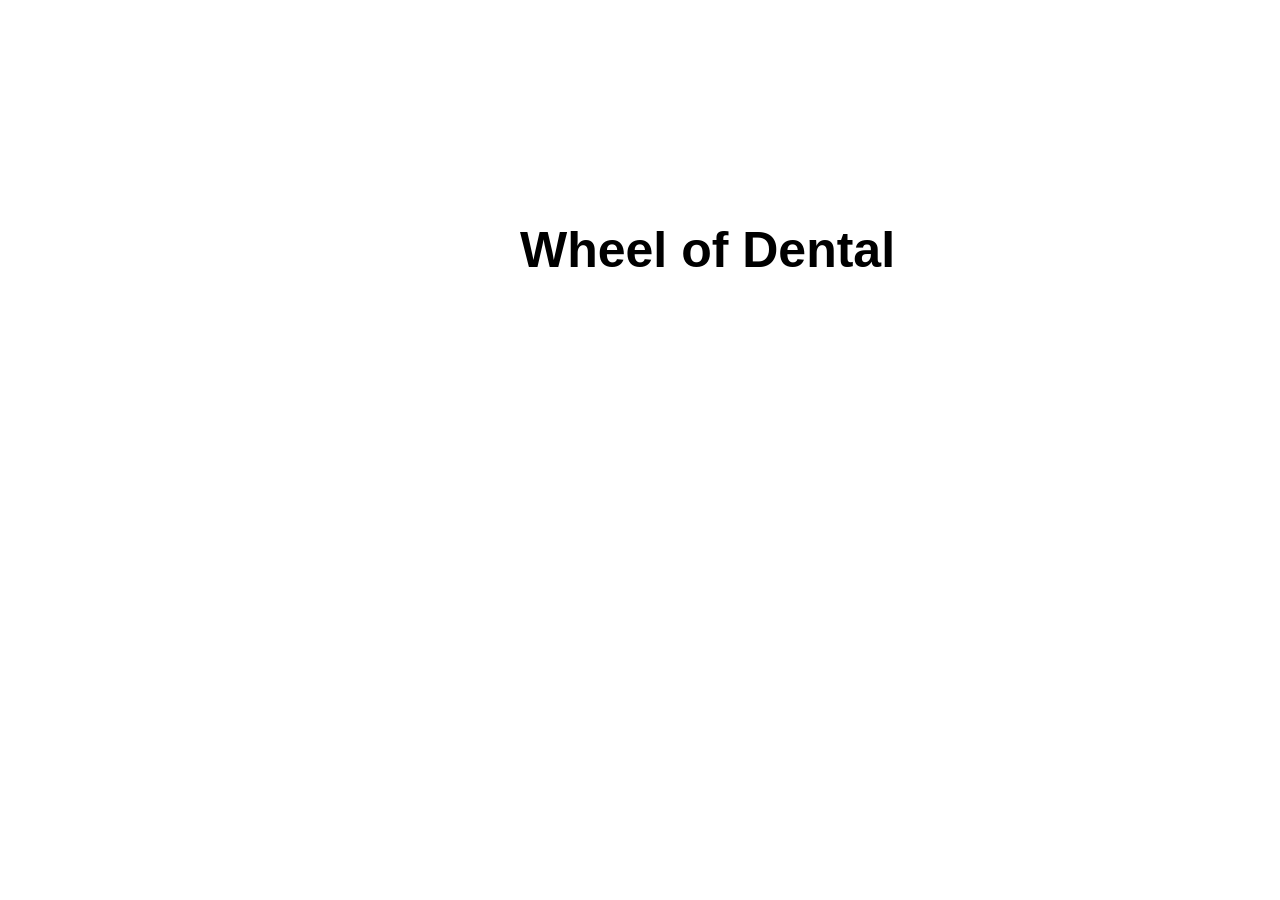
==== index.html @ 580cd142 "fix: add css and javascript" ====
<html>
<head>
    <title>Wheel of Dental</title>
    <link rel="stylesheet" href="style.css">
    <script src="https://d3js.org/d3.v3.min.js" charset="utf-8"></script>
    <script src="script.js"></script>
</head>
<body>
    <div id="chart"></div>
    <div id="question"><h1>Wheel of Dental</h1></div>
</html>
---- style.css ----
text{
        font-family:Helvetica, Arial, sans-serif;
        font-size:11px;
        pointer-events:none;
    }
    #chart{
        position:absolute;
        width:500px;
        height:500px;
        top:0;
        left:0;
    }
    #question{
        position: absolute;
        width:400px;
        height:500px;
        top:0;
        left:520px;
    }
    #question h1{
        font-size: 50px;
        font-weight: bold;
        font-family: "Helvetica Neue", Helvetica, Arial, sans-serif;
        position: absolute;
        padding: 0;
        margin: 0;
        top:50%;
        -webkit-transform:translate(0,-50%);
                transform:translate(0,-50%);
    }
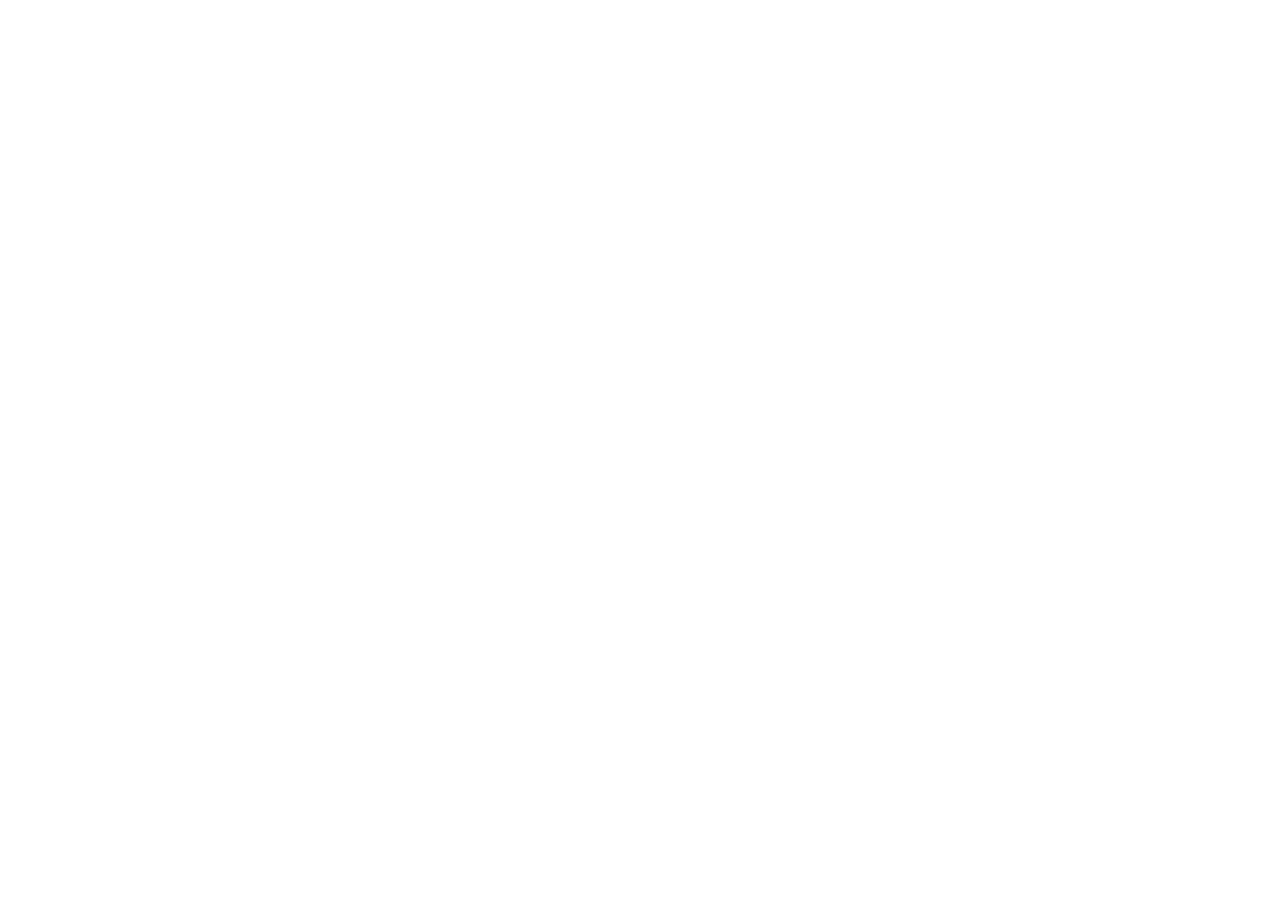
==== commit 0edd0429: "fix: remove title" ====
--- a/index.html
+++ b/index.html
@@ -7,7 +7,7 @@
 </head>
 <body>
     <div id="chart"></div>
-    <div id="question"><h1>Wheel of Dental</h1></div>
+    <div id="question"><h1></h1></div>
 </html>
     
     
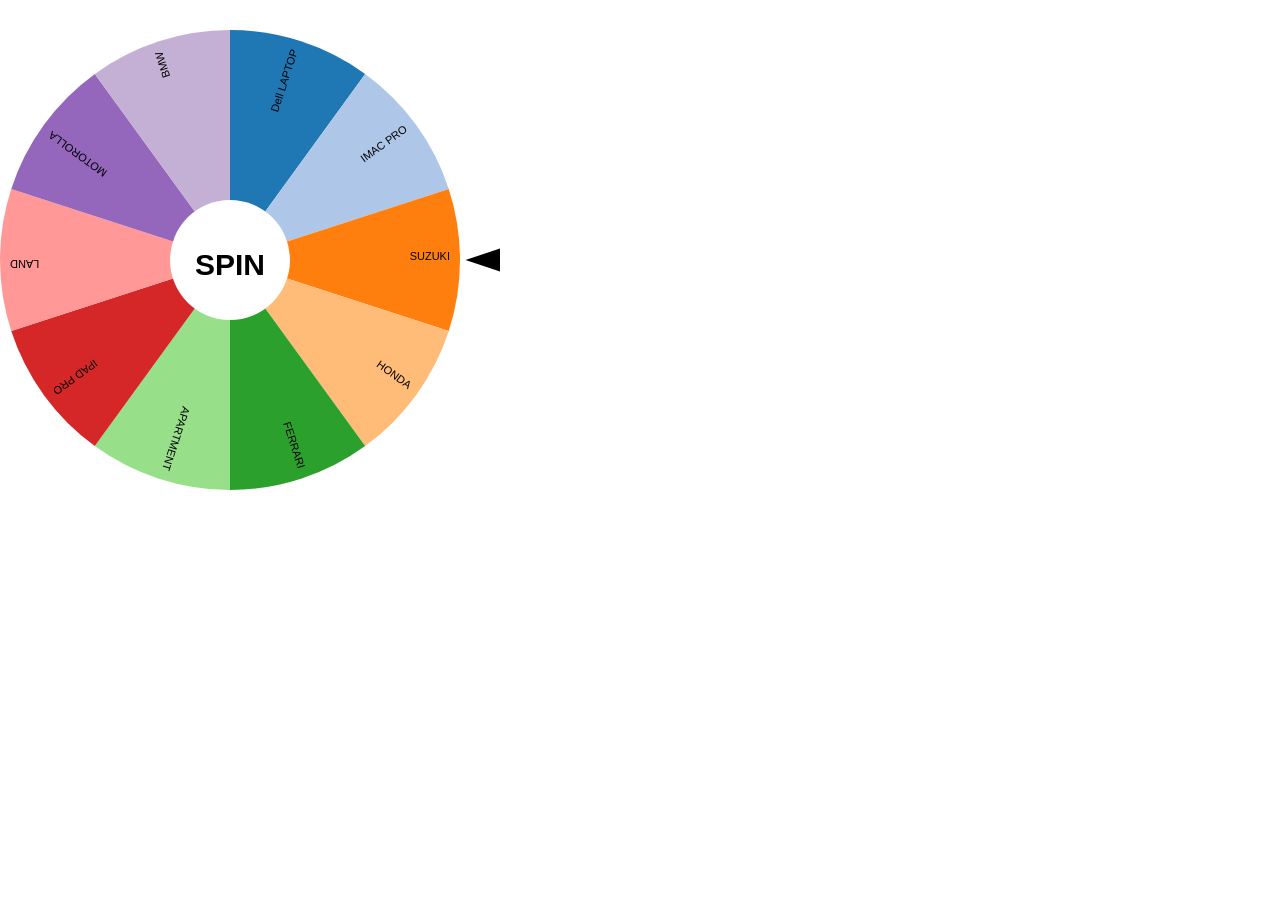
==== commit 749544ed: "move script after d3" ====
--- a/index.html
+++ b/index.html
@@ -2,12 +2,14 @@
 <head>
     <title>Wheel of Dental</title>
     <link rel="stylesheet" href="style.css">
-    <script src="https://d3js.org/d3.v3.min.js" charset="utf-8"></script>
-    <script src="script.js"></script>
+    <meta http-equiv="Permissions-Policy" content="interest-cohort=()">
+    
 </head>
 <body>
     <div id="chart"></div>
     <div id="question"><h1></h1></div>
+    <script src="d3.v3.min.js" charset="utf-8"></script>
+    <script src="script.js"></script>
 </html>
     
     
--- a/style.css
+++ b/style.css
@@ -1,30 +1,30 @@
-text{
-        font-family:Helvetica, Arial, sans-serif;
-        font-size:11px;
-        pointer-events:none;
-    }
-    #chart{
-        position:absolute;
-        width:500px;
-        height:500px;
-        top:0;
-        left:0;
-    }
-    #question{
-        position: absolute;
-        width:400px;
-        height:500px;
-        top:0;
-        left:520px;
-    }
-    #question h1{
-        font-size: 50px;
-        font-weight: bold;
-        font-family: "Helvetica Neue", Helvetica, Arial, sans-serif;
-        position: absolute;
-        padding: 0;
-        margin: 0;
-        top:50%;
-        -webkit-transform:translate(0,-50%);
-                transform:translate(0,-50%);
-    }+text {
+  font-family: Helvetica, Arial, sans-serif;
+  font-size: 11px;
+  pointer-events: none;
+}
+#chart {
+  position: absolute;
+  width: 500px;
+  height: 500px;
+  top: 0;
+  left: 0;
+}
+#question {
+  position: absolute;
+  width: 400px;
+  height: 500px;
+  top: 0;
+  left: 520px;
+}
+#question h1 {
+  font-size: 50px;
+  font-weight: bold;
+  font-family: "Helvetica Neue", Helvetica, Arial, sans-serif;
+  position: absolute;
+  padding: 0;
+  margin: 0;
+  top: 50%;
+  -webkit-transform: translate(0, -50%);
+  transform: translate(0, -50%);
+}
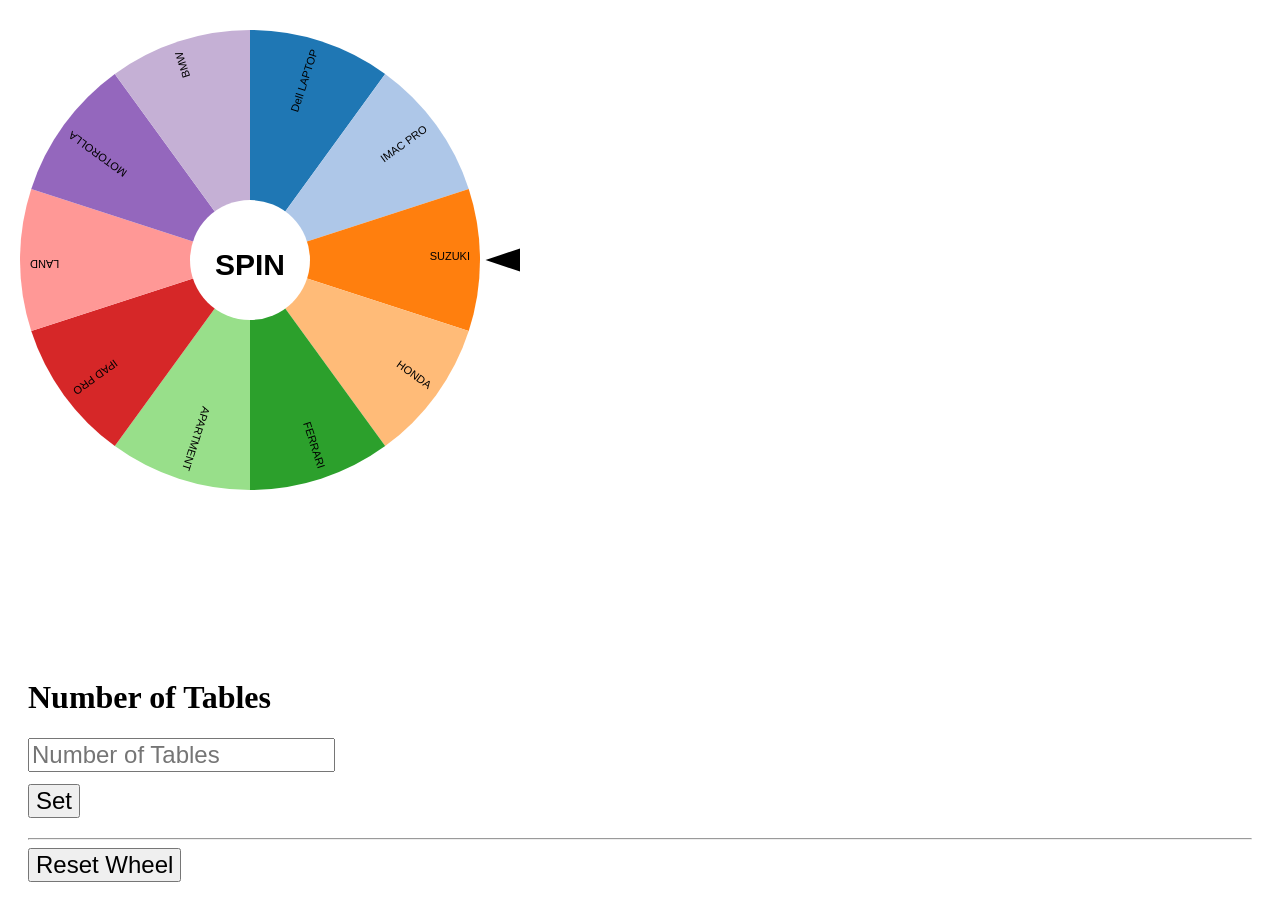
==== commit f9de18f5: "fix: working v1" ====
--- a/index.html
+++ b/index.html
@@ -6,6 +6,11 @@
     
 </head>
 <body>
+    <div style="padding-top: 70vh"><h1>Number of Tables</h1>
+        <input id="numberOfTables" placeholder="Number of Tables">
+        <div><button onclick="setTableCount()">Set</button></div><hr />
+        <button  onclick="resetWheel()">Reset Wheel</button></div>
+    
     <div id="chart"></div>
     <div id="question"><h1></h1></div>
     <script src="d3.v3.min.js" charset="utf-8"></script>
--- a/style.css
+++ b/style.css
@@ -1,14 +1,28 @@
+body {
+  padding: 20px;
+}
 text {
   font-family: Helvetica, Arial, sans-serif;
   font-size: 11px;
   pointer-events: none;
 }
+input {
+  font-family: "Helvetica Neue", Helvetica, Arial, sans-serif;
+  font-size: 24px;
+  margin-bottom: 12px;
+}
+button {
+  font-family: "Helvetica Neue", Helvetica, Arial, sans-serif;
+  font-size: 24px;
+  margin-bottom: 12px;
+}
+
 #chart {
   position: absolute;
   width: 500px;
   height: 500px;
   top: 0;
-  left: 0;
+  left: 20;
 }
 #question {
   position: absolute;
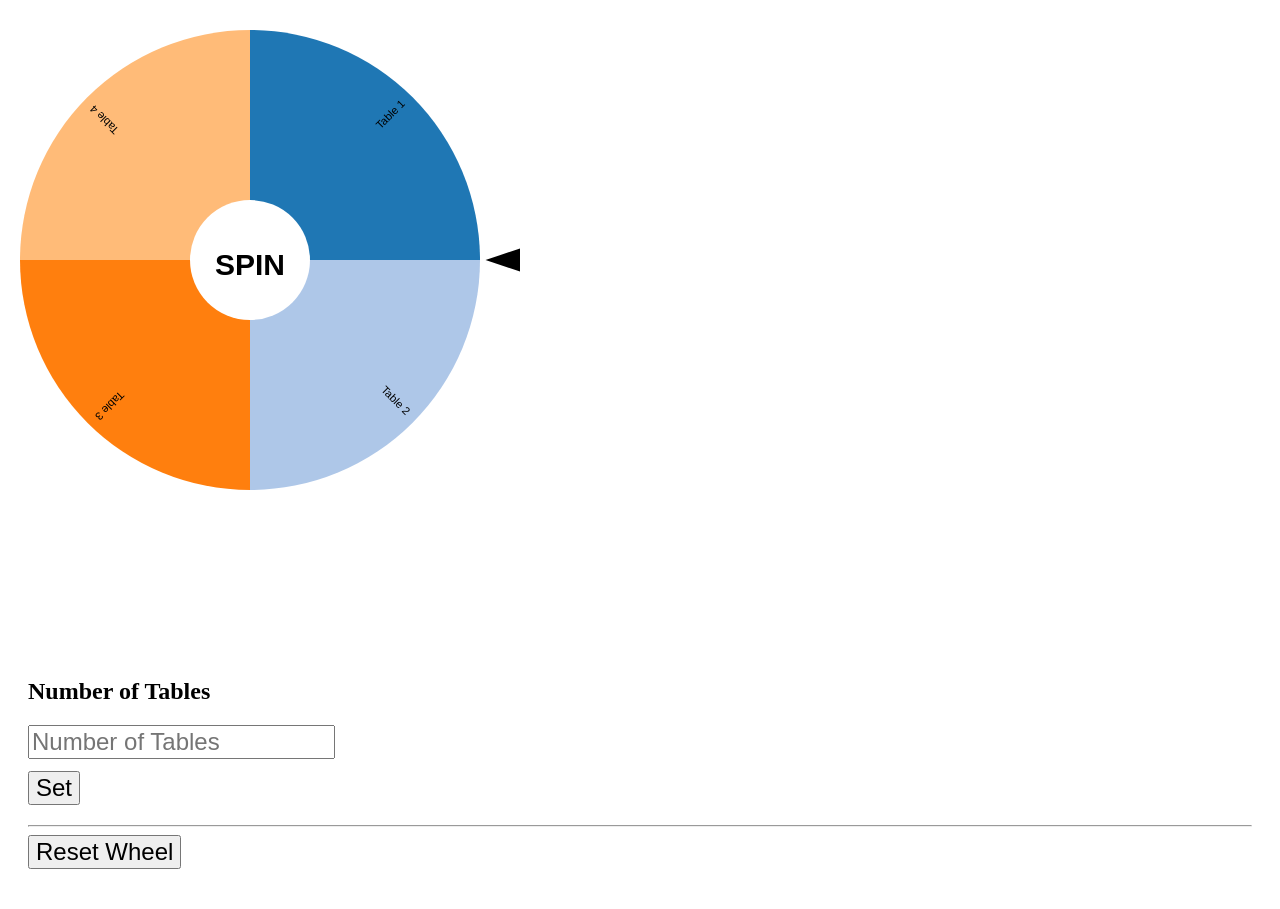
==== commit 6b44d7fb: "fix: update site with basic controls" ====
--- a/index.html
+++ b/index.html
@@ -6,10 +6,12 @@
     
 </head>
 <body>
-    <div style="padding-top: 70vh"><h1>Number of Tables</h1>
+    <div id="controls" style="padding-top: 70vh"><h2>Number of Tables</h2>
         <input id="numberOfTables" placeholder="Number of Tables">
-        <div><button onclick="setTableCount()">Set</button></div><hr />
-        <button  onclick="resetWheel()">Reset Wheel</button></div>
+        <div><button onclick="setTableCount()">Set</button></div>
+        <hr />
+        <button  onclick="resetWheel()">Reset Wheel</button>
+    </div>
     
     <div id="chart"></div>
     <div id="question"><h1></h1></div>
